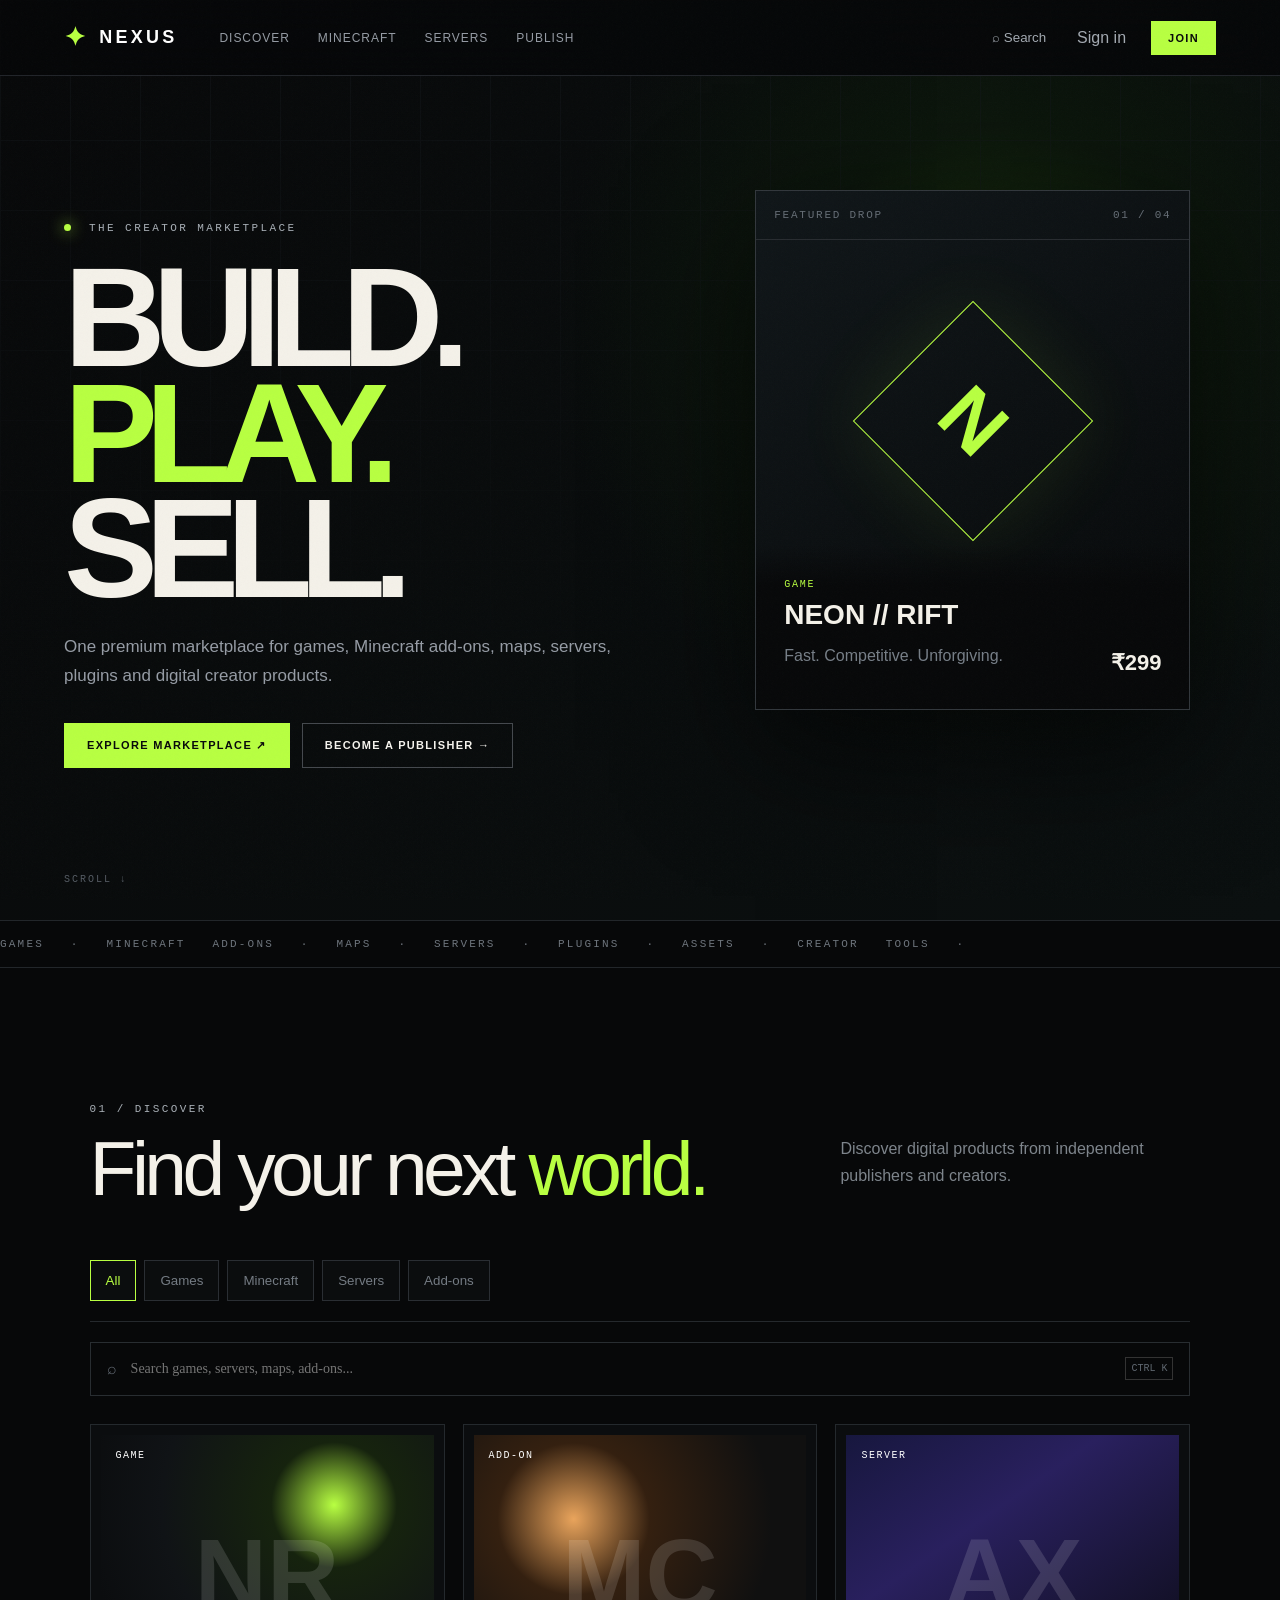
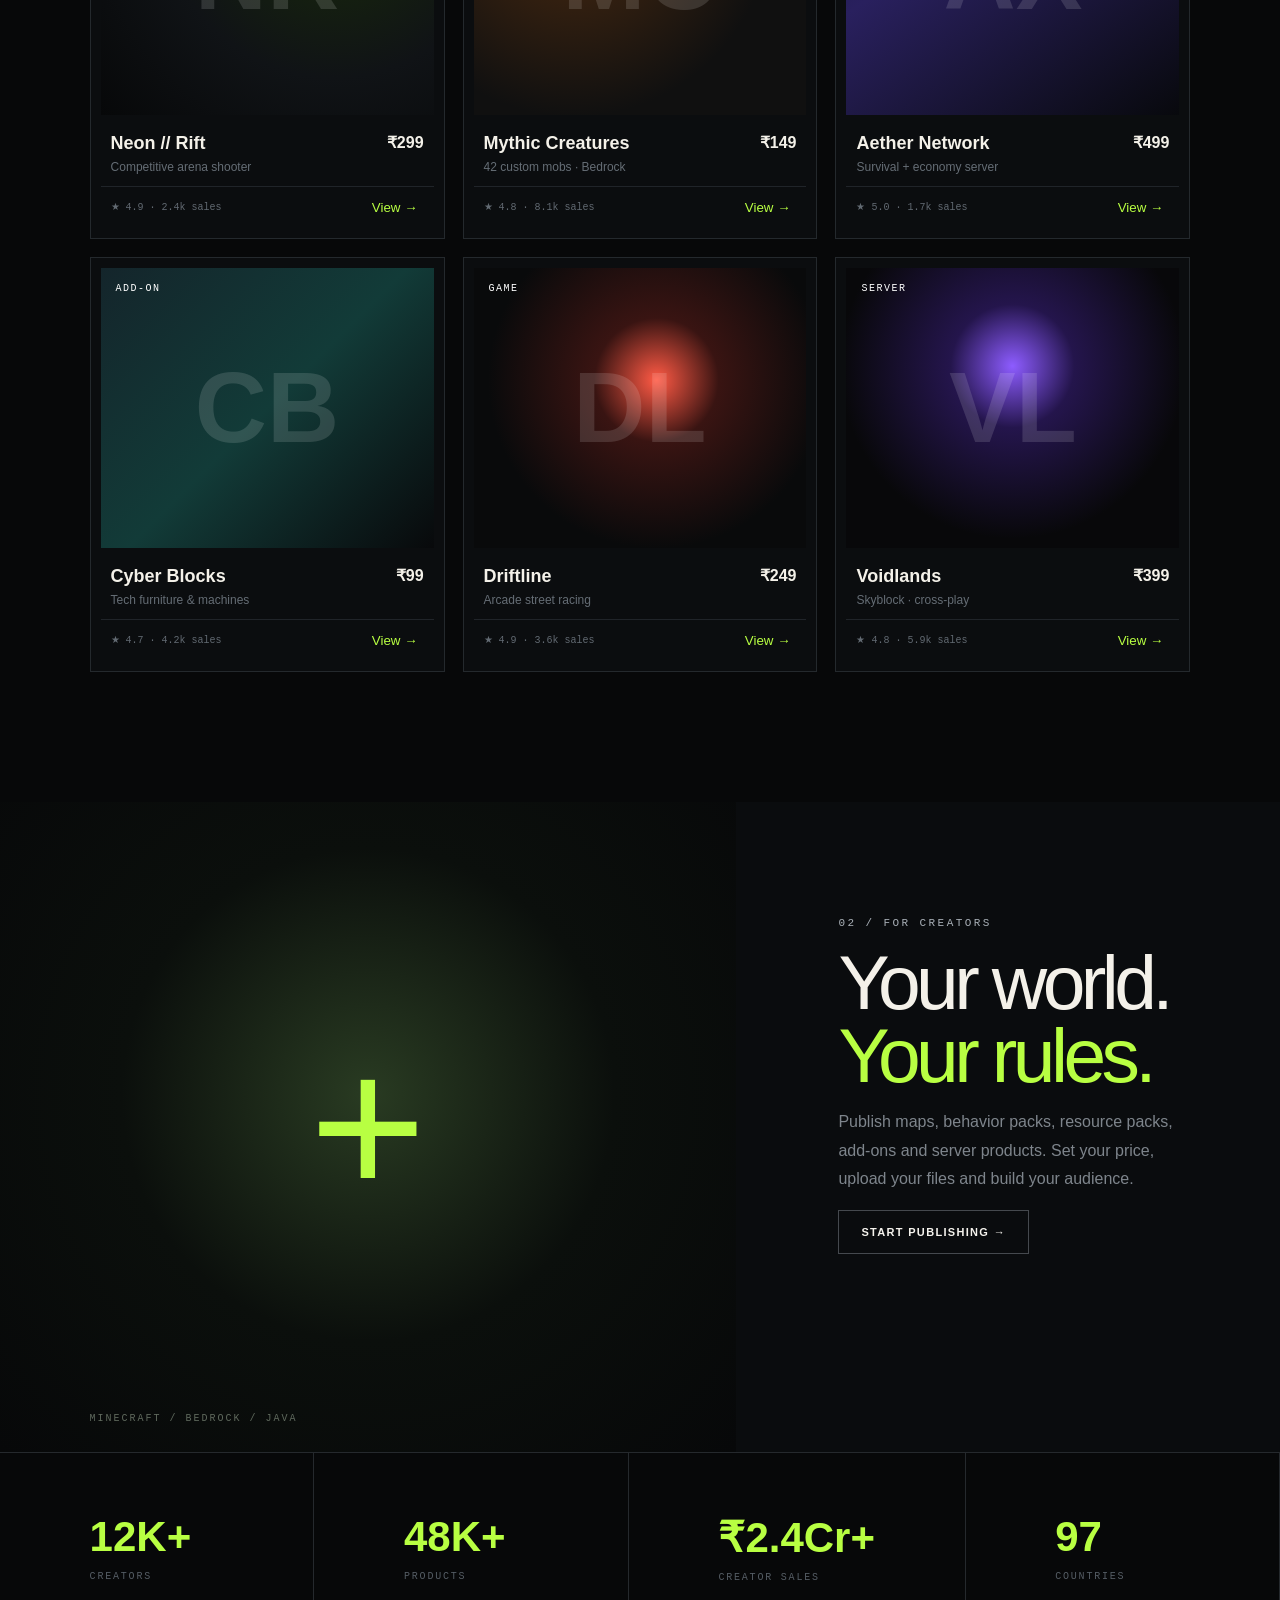
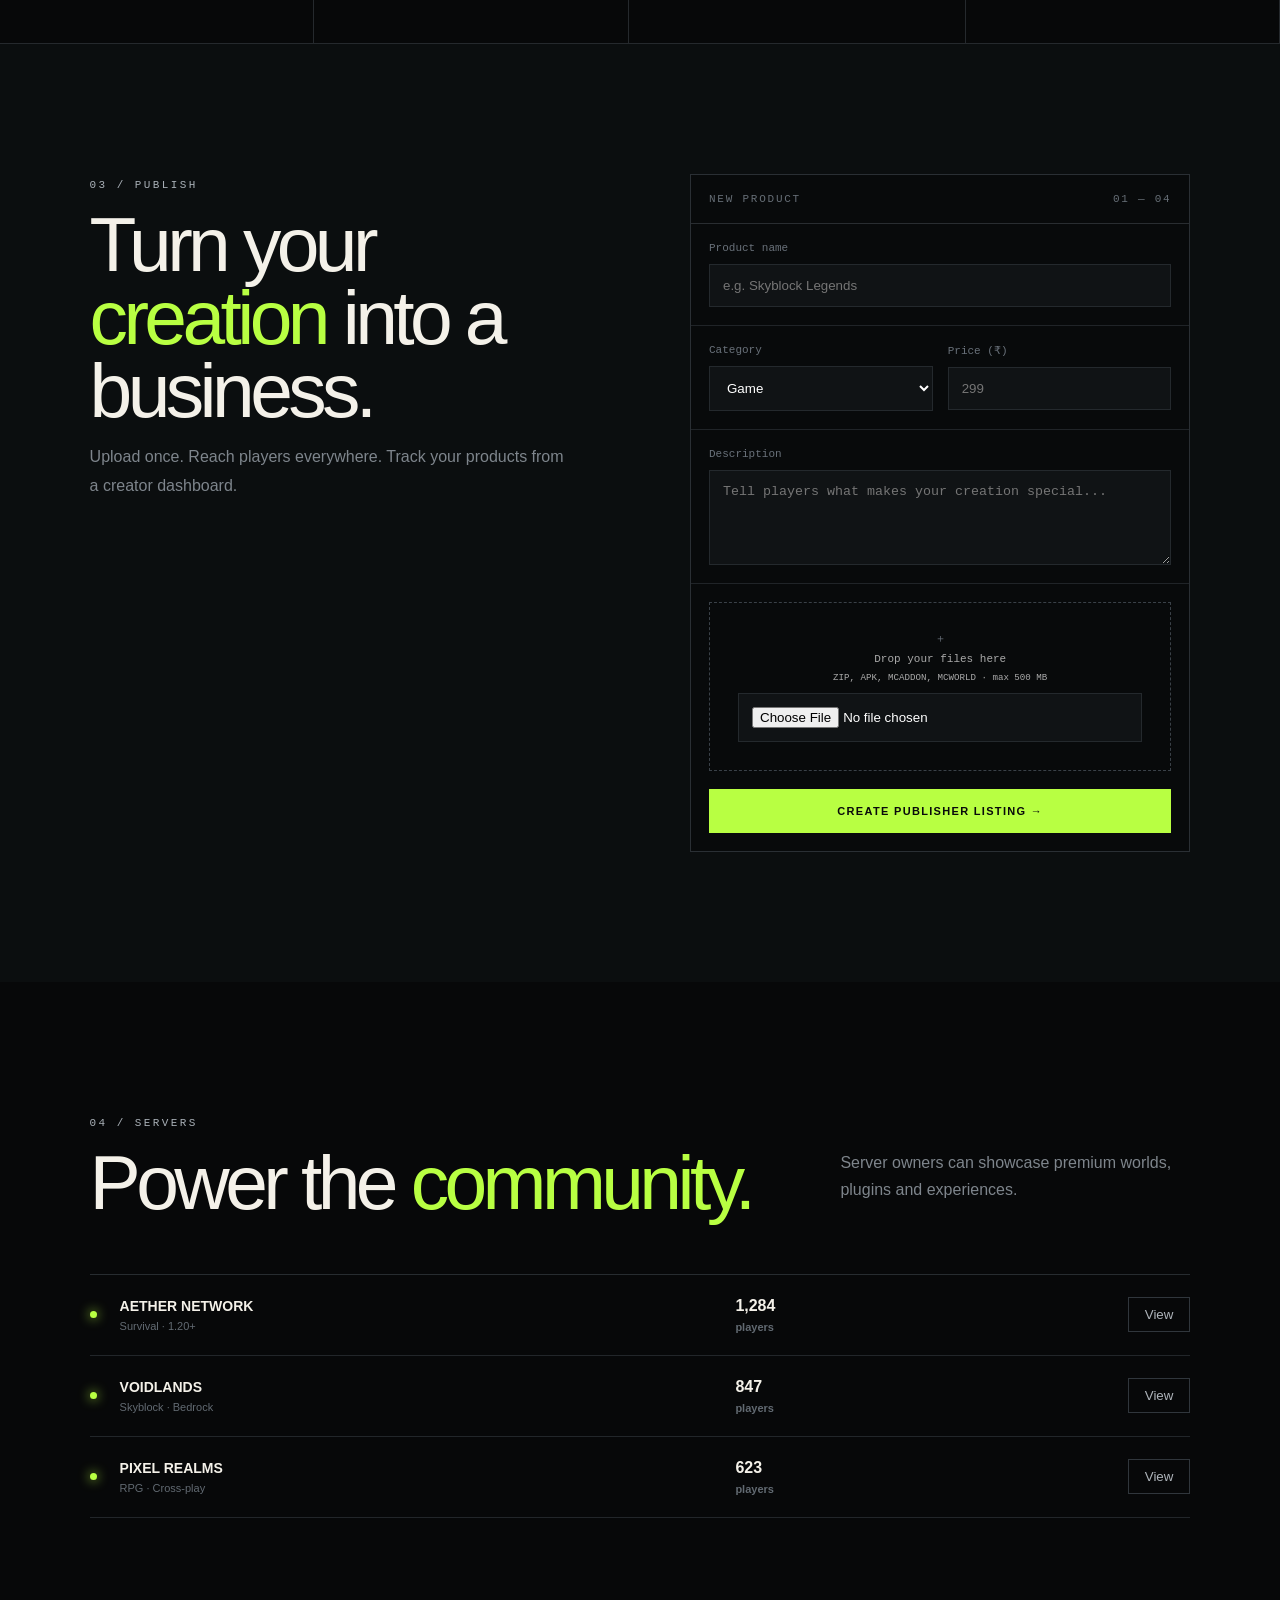
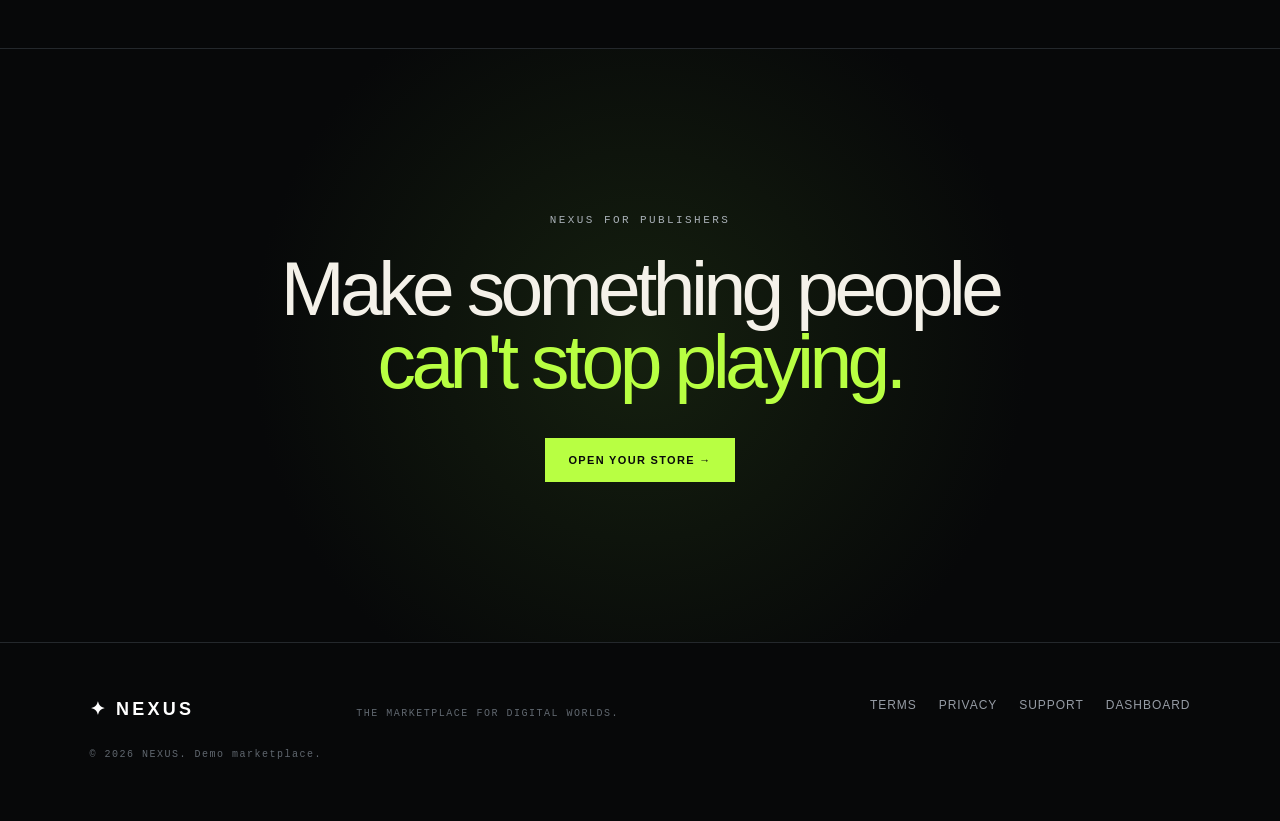
==== index.html @ 3e52a120 "Add files via upload" ====
<!doctype html>
<html lang="en"><head>
<meta charset="utf-8"><meta name="viewport" content="width=device-width,initial-scale=1">
<title>NEXUS — Premium Gaming Marketplace</title>
<meta name="description" content="NEXUS gaming and creator marketplace for games, Minecraft content, servers, plugins and digital products.">
<link rel="stylesheet" href="style.css">
</head><body>
<div class="noise"></div>
<header class="nav"><a class="brand" href="index.html"><span>✦</span>NEXUS</a>
<nav><a href="#discover">Discover</a><a href="#minecraft">Minecraft</a><a href="#servers">Servers</a><a href="#publish">Publish</a></nav>
<div class="actions"><button class="search-btn" onclick="focusSearch()">⌕ Search</button><a class="ghost" href="login.html">Sign in</a><a class="primary small" href="register.html">Join</a></div>
<button class="menu" onclick="toggleMenu()">☰</button></header>
<main>
<section class="hero" id="home"><div class="hero-grid"></div><div class="hero-copy">
<div class="eyebrow"><i></i> THE CREATOR MARKETPLACE</div><h1>BUILD.<br><em>PLAY.</em><br>SELL.</h1>
<p>One premium marketplace for games, Minecraft add-ons, maps, servers, plugins and digital creator products.</p>
<div class="hero-buttons"><a class="primary" href="#discover">Explore marketplace ↗</a><a class="outline" href="#publish">Become a publisher →</a></div></div>
<div class="hero-card"><div class="hero-top"><span>FEATURED DROP</span><span>01 / 04</span></div><div class="cube">N</div><div class="hero-product"><span class="tag">GAME</span><h3>NEON // RIFT</h3><p>Fast. Competitive. Unforgiving.</p><b>₹299</b></div></div>
<div class="scroll">SCROLL ↓</div></section>
<div class="ticker">GAMES · MINECRAFT ADD-ONS · MAPS · SERVERS · PLUGINS · ASSETS · CREATOR TOOLS ·</div>
<section class="section" id="discover"><div class="section-head"><div><span class="eyebrow">01 / DISCOVER</span><h2>Find your next <em>world.</em></h2></div><p>Discover digital products from independent publishers and creators.</p></div>
<div class="category-row"><button class="cat active" data-filter="all">All</button><button class="cat" data-filter="game">Games</button><button class="cat" data-filter="minecraft">Minecraft</button><button class="cat" data-filter="server">Servers</button><button class="cat" data-filter="addon">Add-ons</button></div>
<div class="searchbar">⌕ <input id="search" oninput="filterProducts()" placeholder="Search games, servers, maps, add-ons..."><kbd>CTRL K</kbd></div>
<div class="product-grid">
<article class="product" data-type="game" data-name="Neon Rift"><div class="product-art neon"><span>NR</span><label>GAME</label></div><div class="product-info"><div><h3>Neon // Rift</h3><p>Competitive arena shooter</p></div><strong>₹299</strong></div><div class="meta">★ 4.9 · 2.4k sales <button onclick="buy('Neon // Rift','₹299')">View →</button></div></article>
<article class="product" data-type="minecraft addon" data-name="Mythic Creatures"><div class="product-art myth"><span>MC</span><label>ADD-ON</label></div><div class="product-info"><div><h3>Mythic Creatures</h3><p>42 custom mobs · Bedrock</p></div><strong>₹149</strong></div><div class="meta">★ 4.8 · 8.1k sales <button onclick="buy('Mythic Creatures','₹149')">View →</button></div></article>
<article class="product" data-type="server" data-name="Aether Network"><div class="product-art aether"><span>AX</span><label>SERVER</label></div><div class="product-info"><div><h3>Aether Network</h3><p>Survival + economy server</p></div><strong>₹499</strong></div><div class="meta">★ 5.0 · 1.7k sales <button onclick="buy('Aether Network','₹499')">View →</button></div></article>
<article class="product" data-type="minecraft addon" data-name="Cyber Blocks"><div class="product-art cyber"><span>CB</span><label>ADD-ON</label></div><div class="product-info"><div><h3>Cyber Blocks</h3><p>Tech furniture & machines</p></div><strong>₹99</strong></div><div class="meta">★ 4.7 · 4.2k sales <button onclick="buy('Cyber Blocks','₹99')">View →</button></div></article>
<article class="product" data-type="game" data-name="Driftline"><div class="product-art drift"><span>DL</span><label>GAME</label></div><div class="product-info"><div><h3>Driftline</h3><p>Arcade street racing</p></div><strong>₹249</strong></div><div class="meta">★ 4.9 · 3.6k sales <button onclick="buy('Driftline','₹249')">View →</button></div></article>
<article class="product" data-type="server" data-name="Voidlands"><div class="product-art void"><span>VL</span><label>SERVER</label></div><div class="product-info"><div><h3>Voidlands</h3><p>Skyblock · cross-play</p></div><strong>₹399</strong></div><div class="meta">★ 4.8 · 5.9k sales <button onclick="buy('Voidlands','₹399')">View →</button></div></article>
</div></section>
<section class="manifesto" id="minecraft"><div class="manifesto-visual"><div>+</div><small>MINECRAFT / BEDROCK / JAVA</small></div><div class="manifesto-copy"><span class="eyebrow">02 / FOR CREATORS</span><h2>Your world.<br><em>Your rules.</em></h2><p>Publish maps, behavior packs, resource packs, add-ons and server products. Set your price, upload your files and build your audience.</p><a class="outline" href="#publish">Start publishing →</a></div></section>
<section class="stats"><div><strong>12K+</strong><span>CREATORS</span></div><div><strong>48K+</strong><span>PRODUCTS</span></div><div><strong>₹2.4Cr+</strong><span>CREATOR SALES</span></div><div><strong>97</strong><span>COUNTRIES</span></div></section>
<section class="publish-section" id="publish"><div><span class="eyebrow">03 / PUBLISH</span><h2>Turn your<br><em>creation</em> into a business.</h2><p>Upload once. Reach players everywhere. Track your products from a creator dashboard.</p></div>
<form class="publish-card" onsubmit="submitPublish(event)"><div class="form-head">NEW PRODUCT <span>01 — 04</span></div><label>Product name<input id="pname" required placeholder="e.g. Skyblock Legends"></label><div class="two"><label>Category<select><option>Game</option><option>Minecraft Add-on</option><option>Server</option><option>Map</option><option>Plugin</option></select></label><label>Price (₹)<input type="number" min="0" required placeholder="299"></label></div><label>Description<textarea required placeholder="Tell players what makes your creation special..."></textarea></label><label class="upload">＋ <span>Drop your files here</span><small>ZIP, APK, MCADDON, MCWORLD · max 500 MB</small><input type="file" hidden></label><button class="primary full">Create publisher listing →</button></form></section>
<section class="server-section" id="servers"><div class="section-head"><div><span class="eyebrow">04 / SERVERS</span><h2>Power the <em>community.</em></h2></div><p>Server owners can showcase premium worlds, plugins and experiences.</p></div><div class="server-row">
<div class="server-card"><i></i><div><b>AETHER NETWORK</b><small>Survival · 1.20+</small></div><strong>1,284 <small>players</small></strong><button onclick="showToast('Server page coming soon')">View</button></div>
<div class="server-card"><i></i><div><b>VOIDLANDS</b><small>Skyblock · Bedrock</small></div><strong>847 <small>players</small></strong><button onclick="showToast('Server page coming soon')">View</button></div>
<div class="server-card"><i></i><div><b>PIXEL REALMS</b><small>RPG · Cross-play</small></div><strong>623 <small>players</small></strong><button onclick="showToast('Server page coming soon')">View</button></div>
</div></section>
<section class="cta"><span class="eyebrow">NEXUS FOR PUBLISHERS</span><h2>Make something people<br><em>can't stop playing.</em></h2><a class="primary" href="register.html">Open your store →</a></section>
</main>
<footer><a class="brand" href="index.html">✦ NEXUS</a><p>THE MARKETPLACE FOR DIGITAL WORLDS.</p><div><a href="terms.html">Terms</a><a href="privacy.html">Privacy</a><a href="support.html">Support</a><a href="dashboard.html">Dashboard</a></div><small>© 2026 NEXUS. Demo marketplace.</small></footer>
<div class="modal" id="modal"><div class="modal-box"><button class="close" onclick="closeModal()">×</button><div id="modalContent"></div></div></div><div class="toast" id="toast"></div>
<script src="script.js"></script></body></html>
---- style.css ----
*{box-sizing:border-box}html{scroll-behavior:smooth}body{margin:0;background:#070809;color:#f4f1e9;font-family:Inter,Arial,sans-serif;overflow-x:hidden}.noise{position:fixed;inset:0;pointer-events:none;opacity:.025;background-image:url("data:image/svg+xml,%3Csvg xmlns='http://www.w3.org/2000/svg' width='160' height='160'%3E%3Cfilter id='n'%3E%3CfeTurbulence baseFrequency='.8' numOctaves='3'/%3E%3C/filter%3E%3Crect width='100%25' height='100%25' filter='url(%23n)'/%3E%3C/svg%3E");z-index:50}.nav{height:76px;border-bottom:1px solid #22252a;display:flex;align-items:center;gap:42px;padding:0 5vw;position:fixed;top:0;left:0;right:0;z-index:15;background:#070809e8;backdrop-filter:blur(18px)}.brand{display:flex;align-items:center;gap:10px;color:#fff;text-decoration:none;font-family:Arial;font-weight:800;letter-spacing:.18em;font-size:18px}.brand span{color:#b8ff42;font-size:26px}.nav nav{display:flex;gap:28px;flex:1}.nav nav a,footer div a{color:#969ca5;text-decoration:none;font-size:12px;text-transform:uppercase;letter-spacing:.08em}.nav nav a:hover,footer a:hover{color:#fff}.actions{display:flex;gap:10px;align-items:center}.search-btn,.ghost,.menu{background:none;border:0;color:#a4aab2;cursor:pointer}.ghost{padding:10px 15px;text-decoration:none}.primary,.outline{display:inline-flex;align-items:center;justify-content:center;gap:18px;padding:15px 22px;text-decoration:none;text-transform:uppercase;letter-spacing:.12em;font-size:11px;font-weight:800;cursor:pointer}.primary{background:#b8ff42;color:#090a0b;border:1px solid #b8ff42}.primary:hover{background:#d1ff80}.outline{border:1px solid #45494e;color:#f5f3ed}.outline:hover{border-color:#b8ff42;color:#b8ff42}.small{padding:10px 16px}.menu{display:none;font-size:22px}.hero{min-height:920px;padding:160px 5vw 90px;position:relative;display:flex;align-items:center;overflow:hidden;background:radial-gradient(circle at 78% 35%,#18310c 0,#0c160c 17%,transparent 38%),linear-gradient(125deg,#08090a,#0b1010)}.hero-grid{position:absolute;inset:0;background-image:linear-gradient(#15191d 1px,transparent 1px),linear-gradient(90deg,#15191d 1px,transparent 1px);background-size:70px 70px;mask-image:linear-gradient(to bottom,#000,transparent 78%);opacity:.5}.hero-copy{position:relative;z-index:2;width:52%;max-width:700px}.eyebrow{font:500 11px monospace;letter-spacing:.22em;color:#a9b0b7}.eyebrow i{display:inline-block;width:7px;height:7px;background:#b8ff42;border-radius:50%;margin-right:9px;box-shadow:0 0 15px #b8ff42}.hero h1{font:900 clamp(70px,11vw,150px)/.82 Arial;letter-spacing:-.09em;margin:26px 0}.hero h1 em,h2 em{font-style:normal;color:#b8ff42}.hero-copy>p{color:#969ca5;font-size:17px;line-height:1.7;max-width:560px}.hero-buttons{display:flex;gap:12px;margin-top:32px}.hero-card{position:absolute;right:7vw;top:190px;width:34vw;height:520px;max-width:500px;border:1px solid #33383d;background:linear-gradient(145deg,#11171a,#080a0b);overflow:hidden;box-shadow:0 40px 120px #0009}.hero-top,.form-head{display:flex;justify-content:space-between;color:#666e76;font:11px monospace;letter-spacing:.16em;padding:18px;border-bottom:1px solid #292d31}.cube{position:absolute;top:145px;left:50%;transform:translateX(-50%) rotate(45deg);width:170px;height:170px;border:1px solid #b8ff42;display:grid;place-items:center;font:900 80px Arial;color:#b8ff42;box-shadow:0 0 80px #b8ff4218}.hero-product{position:absolute;bottom:0;left:0;right:0;padding:28px;background:linear-gradient(transparent,#08090a 25%)}.tag{font:10px monospace;color:#b8ff42;letter-spacing:.18em}.hero-product h3{font-size:28px;margin:8px 0}.hero-product p{color:#777f88}.hero-product b{position:absolute;right:28px;bottom:33px;font-size:22px}.scroll{position:absolute;bottom:35px;left:5vw;color:#555c64;font:10px monospace;letter-spacing:.2em}.ticker{overflow:hidden;border-block:1px solid #22262a;padding:17px 0;color:#6e757d;font:11px monospace;letter-spacing:.2em;white-space:nowrap}.ticker{word-spacing:18px}.section,.publish-section,.server-section{padding:130px 7vw}.section-head{display:flex;justify-content:space-between;gap:50px;align-items:end;margin-bottom:55px}.section-head h2,h2{font:500 clamp(45px,6vw,82px)/.95 Arial;letter-spacing:-.06em;margin:16px 0 0}.section-head p{max-width:350px;color:#7e858c;line-height:1.7}.category-row{display:flex;gap:8px;border-bottom:1px solid #25292d;padding-bottom:20px;margin-bottom:20px;overflow:auto}.cat{border:1px solid #2a2e33;background:#0b0d0e;color:#747b83;padding:12px 15px;cursor:pointer;white-space:nowrap}.cat.active,.cat:hover{border-color:#b8ff42;color:#b8ff42}.searchbar{height:54px;border:1px solid #282d31;display:flex;align-items:center;padding:0 16px;gap:12px;margin-bottom:28px;color:#606871}.searchbar input{background:none;border:0;outline:0;color:#fff;flex:1;font:14px Inter}.searchbar kbd{font:10px monospace;border:1px solid #333;padding:5px}.product-grid{display:grid;grid-template-columns:repeat(3,1fr);gap:18px}.product{background:#0b0d0f;border:1px solid #24292d;padding:10px;transition:.3s}.product:hover{border-color:#4a5056;transform:translateY(-4px)}.product-art{height:280px;position:relative;display:grid;place-items:center;overflow:hidden}.product-art span{font:900 100px Arial;color:#fff2}.product-art label{position:absolute;top:15px;left:15px;font:10px monospace;color:#fff;letter-spacing:.15em}.neon{background:radial-gradient(circle at 70% 25%,#b8ff42,#16230e 20%,#101316 55%,#070809)}.myth{background:radial-gradient(circle at 30% 30%,#e9a45c,#342010 25%,#101010 65%)}.aether{background:linear-gradient(145deg,#17173e,#29205e 35%,#08090d)}.cyber{background:linear-gradient(135deg,#14252b,#123b38 50%,#08090b)}.drift{background:radial-gradient(circle at 55% 40%,#ff5a45,#391412 25%,#090a0b 68%)}.void{background:radial-gradient(circle at 50% 35%,#8d5cff,#24154c 25%,#08080a 70%)}.product-info{display:flex;justify-content:space-between;padding:18px 10px 12px}.product-info h3{margin:0 0 6px;font-size:18px}.product-info p{margin:0;color:#656d75;font-size:12px}.meta{display:flex;align-items:center;gap:14px;border-top:1px solid #202429;padding:12px 10px;color:#626a72;font:10px monospace}.meta button{margin-left:auto;background:none;border:0;color:#b8ff42;cursor:pointer}.manifesto{display:grid;grid-template-columns:1.15fr .85fr;min-height:650px;background:#0a0c0e}.manifesto-visual{position:relative;display:grid;place-items:center;background:radial-gradient(circle at 50% 45%,#293b22,#0b0f0c 48%,#070809)}.manifesto-visual>div{font-size:200px;color:#b8ff42}.manifesto-visual small{position:absolute;bottom:28px;left:7vw;font:10px monospace;color:#5f695d;letter-spacing:.2em}.manifesto-copy{padding:110px 8vw}.manifesto-copy p,.publish-section>div>p{color:#7e858c;line-height:1.8;max-width:480px}.stats{display:grid;grid-template-columns:repeat(4,1fr);border-block:1px solid #25292d}.stats div{padding:60px 7vw;border-right:1px solid #25292d}.stats strong{display:block;font-size:42px;color:#b8ff42}.stats span{display:block;margin-top:10px;color:#555d65;font:10px monospace;letter-spacing:.18em}.publish-section{display:grid;grid-template-columns:1fr 1fr;gap:100px;background:#0b0e0f}.publish-card{border:1px solid #2a2f34;background:#080a0b}.publish-card>label,.two{display:block;padding:18px;border-bottom:1px solid #202428;color:#69717a;font:11px monospace}.publish-card input,.publish-card textarea,.publish-card select{display:block;width:100%;margin-top:10px;background:#101315;border:1px solid #24292d;color:#fff;padding:13px;outline:0}.publish-card textarea{height:95px}.two{display:grid;grid-template-columns:1fr 1fr;gap:15px}.upload{margin:18px;border:1px dashed #3a4148!important;text-align:center;padding:28px!important;cursor:pointer}.upload span,.upload small{display:block;margin:7px;color:#aaa}.full{width:calc(100% - 36px);margin:0 18px 18px}.server-section{background:#070809}.server-row{border-top:1px solid #272c30}.server-card{display:grid;grid-template-columns:10px 1.6fr 1fr auto;gap:20px;align-items:center;padding:22px 0;border-bottom:1px solid #22262a}.server-card i{width:7px;height:7px;border-radius:50%;background:#b8ff42;box-shadow:0 0 12px #b8ff42}.server-card b{display:block;font-size:14px}.server-card small{display:block;color:#626a72;margin-top:6px;font-size:11px}.server-card button{background:none;border:1px solid #30363c;color:#aeb4ba;padding:9px 16px;cursor:pointer}.cta{text-align:center;padding:160px 20px;background:radial-gradient(circle at center,#15200f,#070809 55%);border-top:1px solid #24282c}.cta h2{margin:25px 0 40px}footer{padding:55px 7vw;border-top:1px solid #24282c;display:grid;grid-template-columns:1fr 2fr 1fr;gap:20px;align-items:start;color:#60676f}footer p,footer small{font:10px monospace;letter-spacing:.15em}footer div{display:flex;gap:22px;justify-content:center}.modal{display:none;position:fixed;inset:0;background:#000c;z-index:30;align-items:center;justify-content:center;padding:20px}.modal.show{display:flex}.modal-box{width:min(520px,100%);background:#0d1012;border:1px solid #353b40;padding:35px;position:relative}.close{position:absolute;right:16px;top:12px;background:none;border:0;color:#888;font-size:28px;cursor:pointer}.modal h2{font-size:38px}.modal p{color:#7c848c;line-height:1.7}.toast{position:fixed;bottom:25px;left:50%;transform:translate(-50%,20px);background:#b8ff42;color:#080909;padding:13px 20px;font:600 11px monospace;z-index:40;opacity:0;transition:.3s}.toast.show{opacity:1;transform:translate(-50%,0)}
@media(max-width:900px){.nav nav,.actions{display:none}.menu{display:block;margin-left:auto}.hero{min-height:850px}.hero-copy{width:100%}.hero-card{opacity:.22;right:-25%;width:80vw}.product-grid{grid-template-columns:1fr 1fr}.manifesto,.publish-section{grid-template-columns:1fr}.stats{grid-template-columns:1fr 1fr}.section-head{display:block}.server-card{grid-template-columns:10px 1fr auto}footer{grid-template-columns:1fr}footer div{justify-content:flex-start}}
@media(max-width:560px){.nav{padding:0 20px}.hero{padding-left:20px;padding-right:20px}.hero h1{font-size:65px}.hero-buttons{flex-direction:column}.section,.publish-section,.server-section{padding:90px 20px}.product-grid{grid-template-columns:1fr}.product-art{height:240px}.two{grid-template-columns:1fr}.manifesto-copy{padding:70px 20px}.hero-card{display:none}.stats div{padding:30px 20px}}

.auth{min-height:100vh;display:grid;place-items:center;padding:30px;background:radial-gradient(circle at 50% 20%,#14200f,#070809 55%)}.auth>.brand{position:absolute;top:30px;left:5vw}.auth-card{width:min(470px,92vw);border:1px solid #2c3237;background:#0c0f10;padding:38px}.auth-card h1,.dashboard h1,.legal h1{font-size:52px;letter-spacing:-.06em;margin:15px 0}.auth-card p{color:#7e858c;line-height:1.6}.auth-card label{display:block;color:#8e969e;font:11px monospace;margin:18px 0}.auth-card input{display:block;width:100%;margin-top:8px;padding:14px;background:#111416;border:1px solid #292f34;color:#fff}.auth-card a{color:#b8ff42}.auth-card small{color:#626a72}.dashboard{padding:150px 7vw;min-height:100vh}.dash-grid{display:grid;grid-template-columns:repeat(3,1fr);gap:16px;margin:45px 0}.dash-card,.table-card{border:1px solid #292f34;background:#0b0e10;padding:25px}.dash-card small{font:10px monospace;color:#68717a;letter-spacing:.15em}.dash-card strong{display:block;font-size:36px;color:#b8ff42;margin:12px 0}.dash-card p{color:#626a72}.table-card{padding:0}.table-card .form-head{align-items:center}.row{display:grid;grid-template-columns:1.5fr 1fr auto;padding:22px;border-top:1px solid #22272b}.row span{color:#7fca3b}.legal{max-width:850px;margin:auto;padding:70px 25px;min-height:100vh}.legal h1{margin:20px 0 35px}.legal h2{font-size:28px;margin-top:45px}.legal p{color:#9299a0;line-height:1.9}.legal .brand{margin-bottom:80px}.faq{margin:35px 0}@media(max-width:700px){.dash-grid{grid-template-columns:1fr}.dashboard h1,.legal h1,.auth-card h1{font-size:40px}.row{grid-template-columns:1fr;gap:8px}}
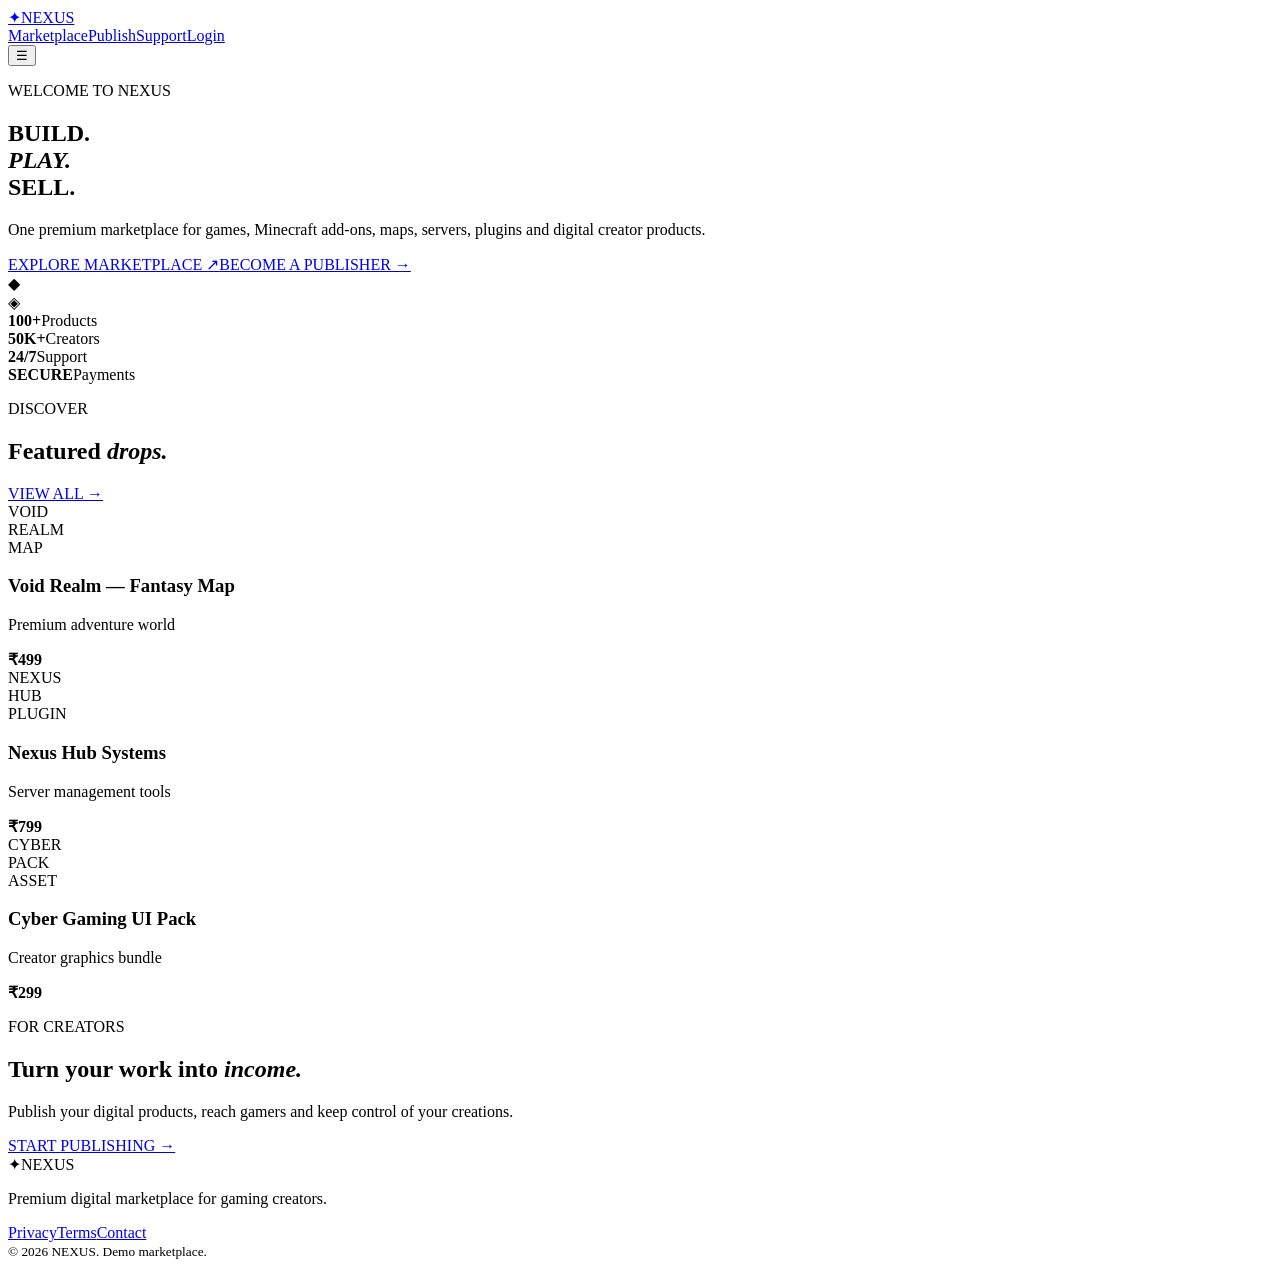
==== commit 2e571cfa: "Add files via upload" ====
--- a/index.html
+++ b/index.html
@@ -1,45 +1,41 @@
-<!doctype html>
-<html lang="en"><head>
-<meta charset="utf-8"><meta name="viewport" content="width=device-width,initial-scale=1">
-<title>NEXUS — Premium Gaming Marketplace</title>
-<meta name="description" content="NEXUS gaming and creator marketplace for games, Minecraft content, servers, plugins and digital products.">
-<link rel="stylesheet" href="style.css">
-</head><body>
-<div class="noise"></div>
-<header class="nav"><a class="brand" href="index.html"><span>✦</span>NEXUS</a>
-<nav><a href="#discover">Discover</a><a href="#minecraft">Minecraft</a><a href="#servers">Servers</a><a href="#publish">Publish</a></nav>
-<div class="actions"><button class="search-btn" onclick="focusSearch()">⌕ Search</button><a class="ghost" href="login.html">Sign in</a><a class="primary small" href="register.html">Join</a></div>
-<button class="menu" onclick="toggleMenu()">☰</button></header>
+<!DOCTYPE html>
+<html lang="en">
+<head>
+<meta charset="UTF-8"><meta name="viewport" content="width=device-width,initial-scale=1.0">
+<title>NEXUS — Gaming Marketplace</title>
+<link rel="stylesheet" href="assets/style.css">
+</head>
+<body>
+<div class="scene"><div class="grid"></div><div class="orb orb1"></div><div class="orb orb2"></div><div class="portal"></div><div class="particles"></div></div>
+<header class="header">
+  <a class="logo" href="index.html"><span>✦</span>NEXUS</a>
+  <nav><a href="marketplace.html">Marketplace</a><a href="publisher.html">Publish</a><a href="contact.html">Support</a><a href="login.html" class="nav-login">Login</a></nav>
+  <button class="menu" onclick="document.querySelector('nav').classList.toggle('open')">☰</button>
+</header>
 <main>
-<section class="hero" id="home"><div class="hero-grid"></div><div class="hero-copy">
-<div class="eyebrow"><i></i> THE CREATOR MARKETPLACE</div><h1>BUILD.<br><em>PLAY.</em><br>SELL.</h1>
-<p>One premium marketplace for games, Minecraft add-ons, maps, servers, plugins and digital creator products.</p>
-<div class="hero-buttons"><a class="primary" href="#discover">Explore marketplace ↗</a><a class="outline" href="#publish">Become a publisher →</a></div></div>
-<div class="hero-card"><div class="hero-top"><span>FEATURED DROP</span><span>01 / 04</span></div><div class="cube">N</div><div class="hero-product"><span class="tag">GAME</span><h3>NEON // RIFT</h3><p>Fast. Competitive. Unforgiving.</p><b>₹299</b></div></div>
-<div class="scroll">SCROLL ↓</div></section>
-<div class="ticker">GAMES · MINECRAFT ADD-ONS · MAPS · SERVERS · PLUGINS · ASSETS · CREATOR TOOLS ·</div>
-<section class="section" id="discover"><div class="section-head"><div><span class="eyebrow">01 / DISCOVER</span><h2>Find your next <em>world.</em></h2></div><p>Discover digital products from independent publishers and creators.</p></div>
-<div class="category-row"><button class="cat active" data-filter="all">All</button><button class="cat" data-filter="game">Games</button><button class="cat" data-filter="minecraft">Minecraft</button><button class="cat" data-filter="server">Servers</button><button class="cat" data-filter="addon">Add-ons</button></div>
-<div class="searchbar">⌕ <input id="search" oninput="filterProducts()" placeholder="Search games, servers, maps, add-ons..."><kbd>CTRL K</kbd></div>
-<div class="product-grid">
-<article class="product" data-type="game" data-name="Neon Rift"><div class="product-art neon"><span>NR</span><label>GAME</label></div><div class="product-info"><div><h3>Neon // Rift</h3><p>Competitive arena shooter</p></div><strong>₹299</strong></div><div class="meta">★ 4.9 · 2.4k sales <button onclick="buy('Neon // Rift','₹299')">View →</button></div></article>
-<article class="product" data-type="minecraft addon" data-name="Mythic Creatures"><div class="product-art myth"><span>MC</span><label>ADD-ON</label></div><div class="product-info"><div><h3>Mythic Creatures</h3><p>42 custom mobs · Bedrock</p></div><strong>₹149</strong></div><div class="meta">★ 4.8 · 8.1k sales <button onclick="buy('Mythic Creatures','₹149')">View →</button></div></article>
-<article class="product" data-type="server" data-name="Aether Network"><div class="product-art aether"><span>AX</span><label>SERVER</label></div><div class="product-info"><div><h3>Aether Network</h3><p>Survival + economy server</p></div><strong>₹499</strong></div><div class="meta">★ 5.0 · 1.7k sales <button onclick="buy('Aether Network','₹499')">View →</button></div></article>
-<article class="product" data-type="minecraft addon" data-name="Cyber Blocks"><div class="product-art cyber"><span>CB</span><label>ADD-ON</label></div><div class="product-info"><div><h3>Cyber Blocks</h3><p>Tech furniture & machines</p></div><strong>₹99</strong></div><div class="meta">★ 4.7 · 4.2k sales <button onclick="buy('Cyber Blocks','₹99')">View →</button></div></article>
-<article class="product" data-type="game" data-name="Driftline"><div class="product-art drift"><span>DL</span><label>GAME</label></div><div class="product-info"><div><h3>Driftline</h3><p>Arcade street racing</p></div><strong>₹249</strong></div><div class="meta">★ 4.9 · 3.6k sales <button onclick="buy('Driftline','₹249')">View →</button></div></article>
-<article class="product" data-type="server" data-name="Voidlands"><div class="product-art void"><span>VL</span><label>SERVER</label></div><div class="product-info"><div><h3>Voidlands</h3><p>Skyblock · cross-play</p></div><strong>₹399</strong></div><div class="meta">★ 4.8 · 5.9k sales <button onclick="buy('Voidlands','₹399')">View →</button></div></article>
-</div></section>
-<section class="manifesto" id="minecraft"><div class="manifesto-visual"><div>+</div><small>MINECRAFT / BEDROCK / JAVA</small></div><div class="manifesto-copy"><span class="eyebrow">02 / FOR CREATORS</span><h2>Your world.<br><em>Your rules.</em></h2><p>Publish maps, behavior packs, resource packs, add-ons and server products. Set your price, upload your files and build your audience.</p><a class="outline" href="#publish">Start publishing →</a></div></section>
-<section class="stats"><div><strong>12K+</strong><span>CREATORS</span></div><div><strong>48K+</strong><span>PRODUCTS</span></div><div><strong>₹2.4Cr+</strong><span>CREATOR SALES</span></div><div><strong>97</strong><span>COUNTRIES</span></div></section>
-<section class="publish-section" id="publish"><div><span class="eyebrow">03 / PUBLISH</span><h2>Turn your<br><em>creation</em> into a business.</h2><p>Upload once. Reach players everywhere. Track your products from a creator dashboard.</p></div>
-<form class="publish-card" onsubmit="submitPublish(event)"><div class="form-head">NEW PRODUCT <span>01 — 04</span></div><label>Product name<input id="pname" required placeholder="e.g. Skyblock Legends"></label><div class="two"><label>Category<select><option>Game</option><option>Minecraft Add-on</option><option>Server</option><option>Map</option><option>Plugin</option></select></label><label>Price (₹)<input type="number" min="0" required placeholder="299"></label></div><label>Description<textarea required placeholder="Tell players what makes your creation special..."></textarea></label><label class="upload">＋ <span>Drop your files here</span><small>ZIP, APK, MCADDON, MCWORLD · max 500 MB</small><input type="file" hidden></label><button class="primary full">Create publisher listing →</button></form></section>
-<section class="server-section" id="servers"><div class="section-head"><div><span class="eyebrow">04 / SERVERS</span><h2>Power the <em>community.</em></h2></div><p>Server owners can showcase premium worlds, plugins and experiences.</p></div><div class="server-row">
-<div class="server-card"><i></i><div><b>AETHER NETWORK</b><small>Survival · 1.20+</small></div><strong>1,284 <small>players</small></strong><button onclick="showToast('Server page coming soon')">View</button></div>
-<div class="server-card"><i></i><div><b>VOIDLANDS</b><small>Skyblock · Bedrock</small></div><strong>847 <small>players</small></strong><button onclick="showToast('Server page coming soon')">View</button></div>
-<div class="server-card"><i></i><div><b>PIXEL REALMS</b><small>RPG · Cross-play</small></div><strong>623 <small>players</small></strong><button onclick="showToast('Server page coming soon')">View</button></div>
-</div></section>
-<section class="cta"><span class="eyebrow">NEXUS FOR PUBLISHERS</span><h2>Make something people<br><em>can't stop playing.</em></h2><a class="primary" href="register.html">Open your store →</a></section>
+<section class="hero">
+  <div class="hero-copy">
+    <p class="eyebrow">WELCOME TO NEXUS <i></i></p>
+    <h1>BUILD.<br><em>PLAY.</em><br>SELL.</h1>
+    <p class="lead">One premium marketplace for games, Minecraft add-ons, maps, servers, plugins and digital creator products.</p>
+    <div class="actions"><a class="btn primary" href="marketplace.html">EXPLORE MARKETPLACE ↗</a><a class="btn ghost" href="publisher.html">BECOME A PUBLISHER →</a></div>
+  </div>
+  <div class="hero-art">
+    <div class="castle"><span>◆</span></div>
+    <div class="avatar">◈</div>
+  </div>
+</section>
+<section class="stats"><div><b>100+</b><span>Products</span></div><div><b>50K+</b><span>Creators</span></div><div><b>24/7</b><span>Support</span></div><div><b>SECURE</b><span>Payments</span></div></section>
+<section class="section">
+  <div class="section-head"><div><p class="eyebrow">DISCOVER</p><h2>Featured <em>drops.</em></h2></div><a href="marketplace.html">VIEW ALL →</a></div>
+  <div class="cards">
+    <article class="card"><div class="thumb t1">VOID<br>REALM</div><div class="card-body"><span class="tag">MAP</span><h3>Void Realm — Fantasy Map</h3><p>Premium adventure world</p><strong>₹499</strong></div></article>
+    <article class="card"><div class="thumb t2">NEXUS<br>HUB</div><div class="card-body"><span class="tag">PLUGIN</span><h3>Nexus Hub Systems</h3><p>Server management tools</p><strong>₹799</strong></div></article>
+    <article class="card"><div class="thumb t3">CYBER<br>PACK</div><div class="card-body"><span class="tag">ASSET</span><h3>Cyber Gaming UI Pack</h3><p>Creator graphics bundle</p><strong>₹299</strong></div></article>
+  </div>
+</section>
+<section class="cta"><p class="eyebrow">FOR CREATORS</p><h2>Turn your work into <em>income.</em></h2><p>Publish your digital products, reach gamers and keep control of your creations.</p><a class="btn primary" href="publisher.html">START PUBLISHING →</a></section>
 </main>
-<footer><a class="brand" href="index.html">✦ NEXUS</a><p>THE MARKETPLACE FOR DIGITAL WORLDS.</p><div><a href="terms.html">Terms</a><a href="privacy.html">Privacy</a><a href="support.html">Support</a><a href="dashboard.html">Dashboard</a></div><small>© 2026 NEXUS. Demo marketplace.</small></footer>
-<div class="modal" id="modal"><div class="modal-box"><button class="close" onclick="closeModal()">×</button><div id="modalContent"></div></div></div><div class="toast" id="toast"></div>
-<script src="script.js"></script></body></html>+<footer><div class="logo"><span>✦</span>NEXUS</div><p>Premium digital marketplace for gaming creators.</p><div><a href="privacy.html">Privacy</a><a href="terms.html">Terms</a><a href="contact.html">Contact</a></div><small>© 2026 NEXUS. Demo marketplace.</small></footer>
+<script src="assets/app.js"></script>
+</body></html>
